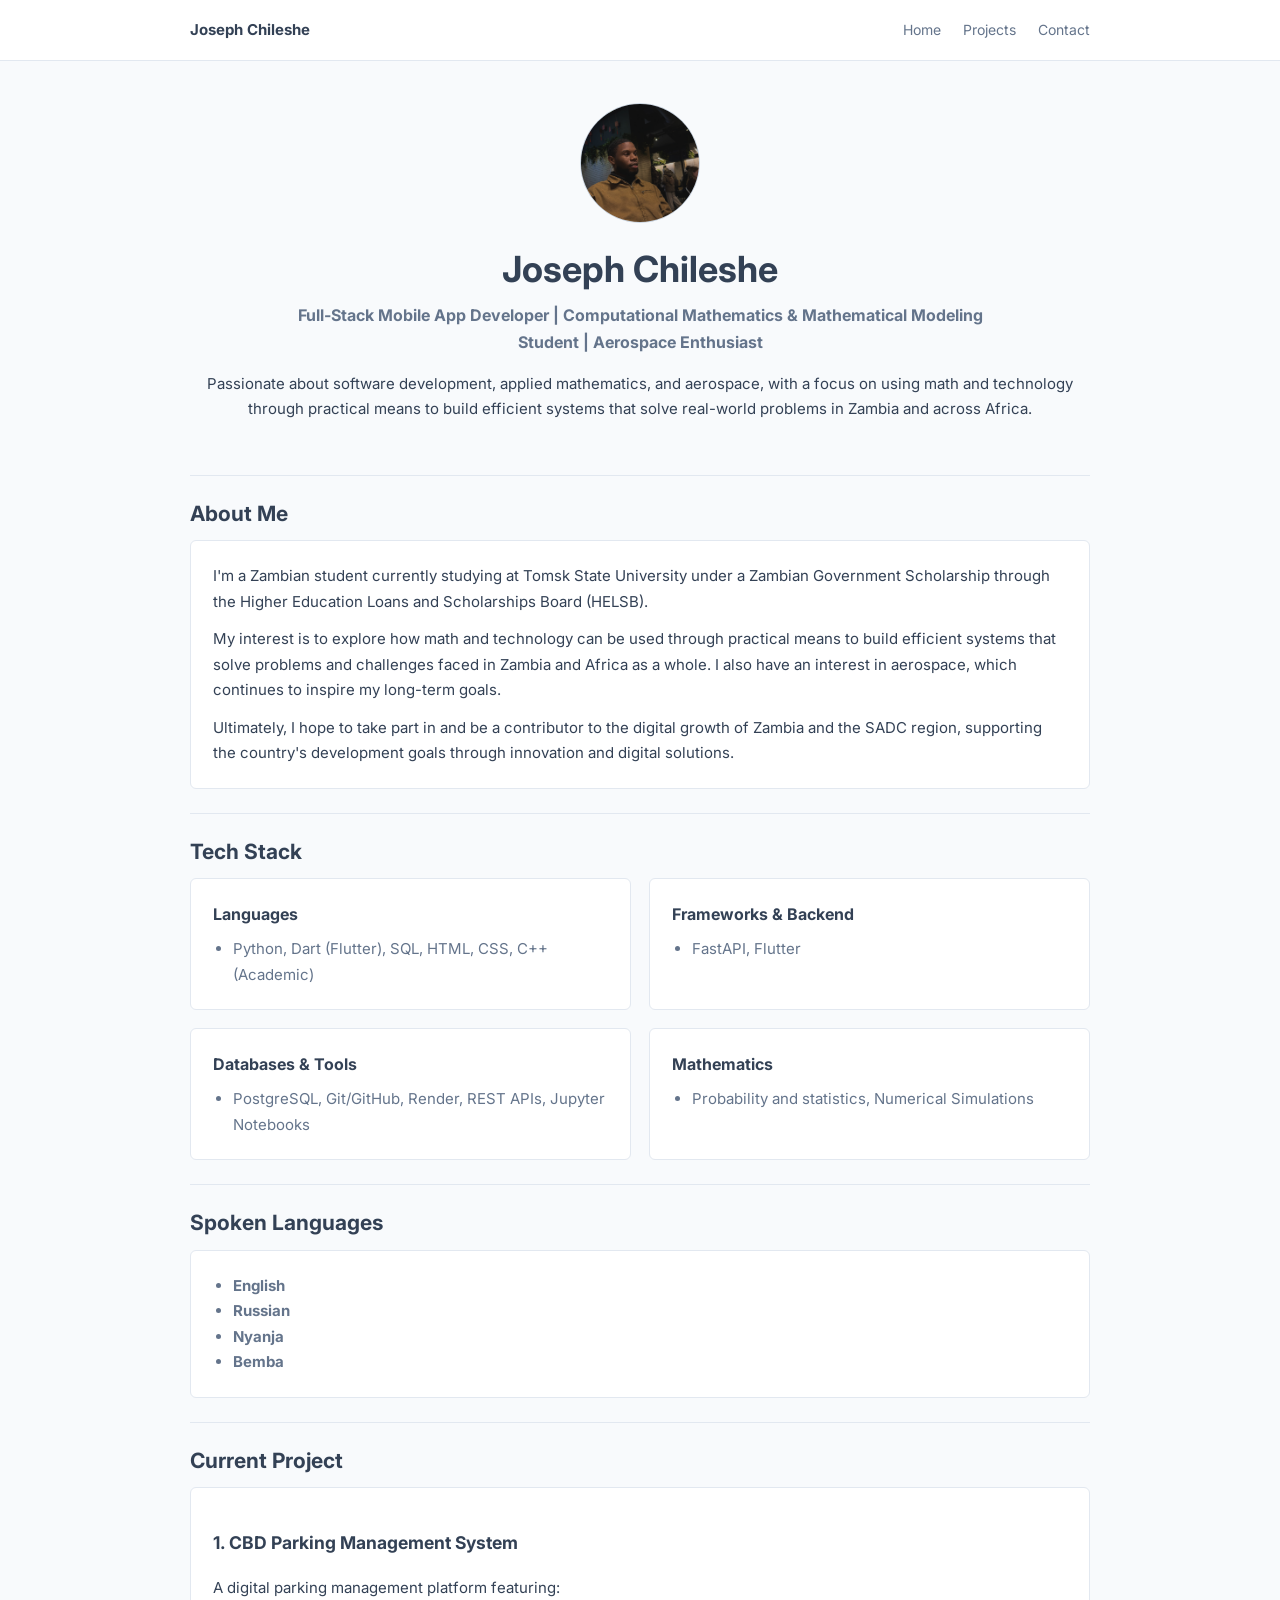
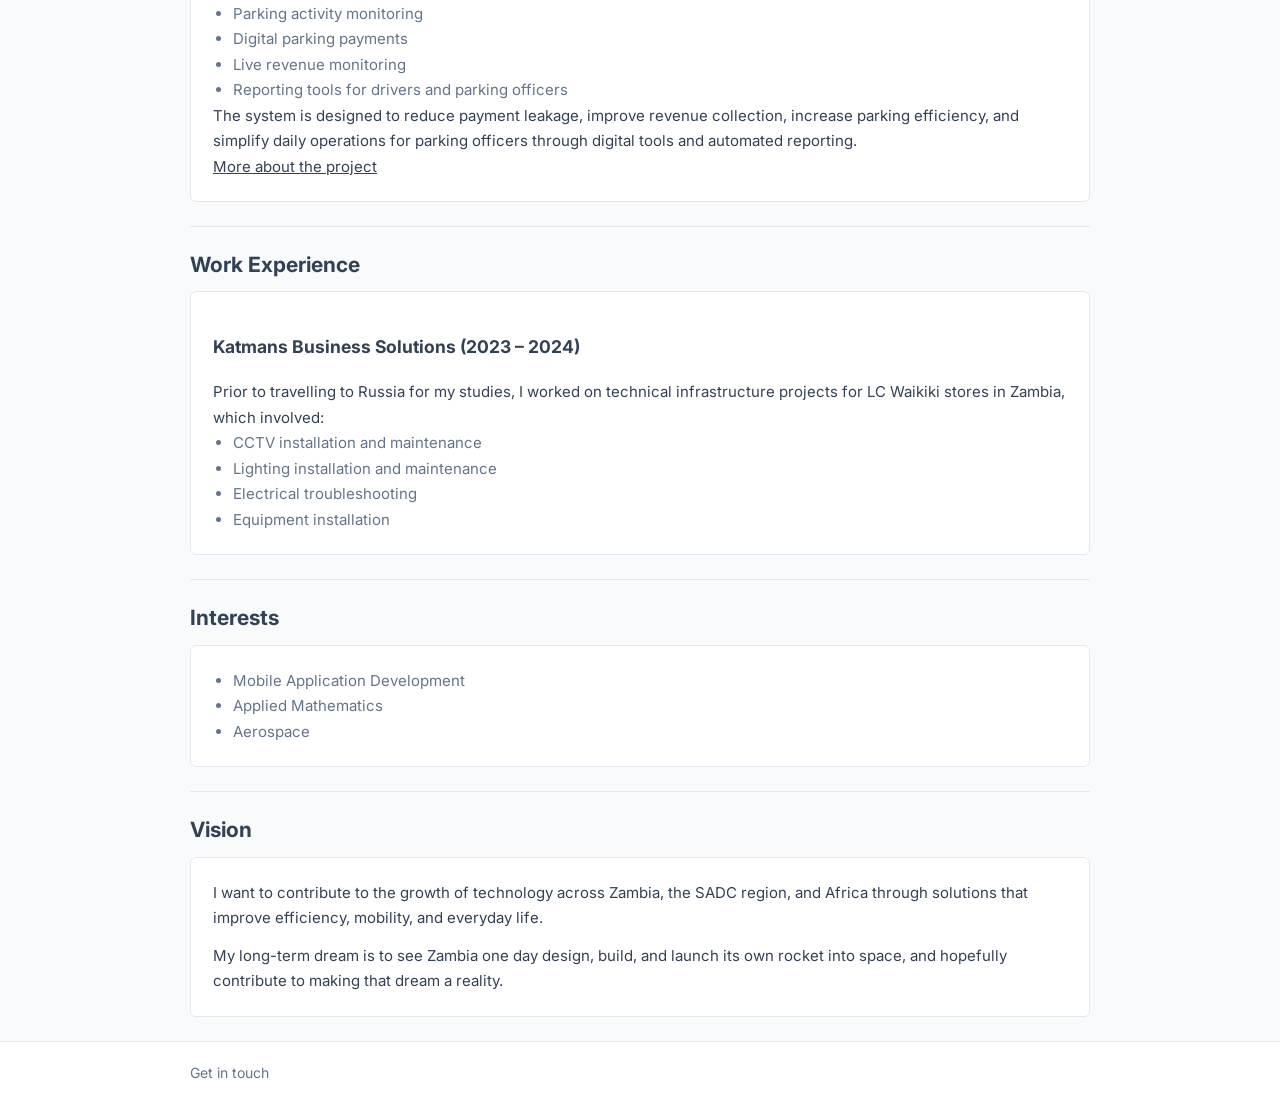
==== index.html @ 9e75c168 "Remove copyright footer Co-authored-by: Copilot <223556219+Copilot@users.noreply.github.com>" ====
<!DOCTYPE html>
<html lang="en">
<head>
  <meta charset="UTF-8">
  <meta name="viewport" content="width=device-width, initial-scale=1">
  <meta name="description" content="Joseph Chileshe — Full-Stack Mobile App Developer, Computational Mathematics and Mathematical Modeling student, and Aerospace Enthusiast.">
  <title>Joseph Chileshe | Home</title>
  <link rel="preconnect" href="https://fonts.googleapis.com">
  <link rel="preconnect" href="https://fonts.gstatic.com" crossorigin>
  <link href="https://fonts.googleapis.com/css2?family=Inter:wght@400;500;600;700&display=swap" rel="stylesheet">
  <link rel="stylesheet" href="style.css">
  <script src="script.js" defer></script>
</head>
<body>
  <header class="site-header">
    <nav class="navigation container" aria-label="Main navigation">
      <a class="brand" href="index.html">Joseph Chileshe</a>
      <div class="nav-links">
        <a href="index.html">Home</a>
        <a href="projects.html">Projects</a>
        <a href="contact.html">Contact</a>
      </div>
    </nav>
  </header>

  <main id="top">
    <section class="hero container">
      <img class="portrait-placeholder" src="profile.jpg" alt="Joseph Chileshe">
      <h1>Joseph Chileshe</h1>
      <p class="hero-subtitle"><strong>Full-Stack Mobile App Developer 
        | Computational Mathematics &amp; Mathematical Modeling Student | Aerospace Enthusiast</strong></p>
      
      <p class="hero-intro">Passionate about software development,
         applied mathematics, and aerospace, with a focus on using math and technology through practical means 
         to build efficient systems
         that solve real-world problems in Zambia and across Africa.</p>
    </section>

        <section class="section container" aria-labelledby="about-heading">
      <h2 id="about-heading">About Me</h2>
      <div class="content-card">
        <p>I'm a Zambian student currently studying at Tomsk State University under a Zambian Government Scholarship through the Higher Education Loans and Scholarships Board (HELSB).</p>
        
        <p>My interest is to explore how math and technology can be used through practical means to build efficient systems that solve problems and challenges faced in 
          Zambia and Africa as a whole. I also have an interest in aerospace, which continues to inspire my long-term goals.</p>
        
        <p>Ultimately, I hope to take part in and be a contributor to the digital growth of Zambia and 
          the SADC region, supporting the country's development goals through innovation and digital solutions.</p>
      </div>
    </section>
    <section class="section container" aria-labelledby="stack-heading">
      <h2 id="stack-heading">Tech Stack</h2>
      <div class="stack-grid">
        <div class="content-card">
          <h3>Languages</h3>
<ul class="simple-list">
  <li>Python, Dart (Flutter), SQL, HTML, CSS, C++ (Academic)</li>
</ul>
        </div>
        <div class="content-card">
          <h3>Frameworks &amp; Backend</h3>
          <ul class="simple-list">
            <li>FastAPI, Flutter</li>
          </ul>
        </div>
        <div class="content-card">
          <h3>Databases &amp; Tools</h3>
          <ul class="simple-list">
            <li>PostgreSQL, Git/GitHub, Render, REST APIs, Jupyter Notebooks</li>
          </ul>
        </div>
        <div class="content-card">
          <h3>Mathematics</h3>
          <ul class="simple-list">
            <li>Probability and statistics, 
              Numerical Simulations</li>
          </ul>
        </div>
      </div>
    </section>

    <section class="section container" aria-labelledby="languages-heading">
      <h2 id="languages-heading">Spoken Languages</h2>
      <div class="content-card">
        <ul class="simple-list">
          <li><strong>English</strong></li>
          <li><strong>Russian</strong></li>
          <li><strong>Nyanja</strong></li>
          <li><strong>Bemba</strong></li>
        </ul>
      </div>
    </section>

    <section class="section container" aria-labelledby="project-heading">
      <h2 id="project-heading">Current Project</h2>
      <article class="content-card">
        <h3>1. CBD Parking Management System</h3>
        <p>A digital parking management platform featuring:</p>
        <ul class="simple-list">
          <li>Parking activity monitoring</li>
          <li>Digital parking payments</li>
          <li>Live revenue monitoring</li>
          <li>Reporting tools for drivers and parking officers</li>
        </ul>
        <p>The system is designed to reduce payment leakage, improve revenue collection, increase parking efficiency, and simplify daily operations for parking officers through digital tools and automated reporting.</p>
        <a class="text-link" href="projects.html">More about the project</a>
      </article>
    </section>

    <section class="section container" aria-labelledby="experience-heading">
      <h2 id="experience-heading">Work Experience</h2>
      <article class="content-card">
        <h3>Katmans Business Solutions <span class="normal-weight">(2023 – 2024)</span></h3>
        <p>Prior to travelling to Russia for my studies, I worked on technical infrastructure projects for LC Waikiki stores in Zambia, which involved:</p>
        <ul class="simple-list">
          <li>CCTV installation and maintenance</li>
          <li>Lighting installation and maintenance</li>
          <li>Electrical troubleshooting</li>
          <li>Equipment installation</li>
        </ul>
      </article>
    </section>

    <section class="section container" aria-labelledby="interests-heading">
      <h2 id="interests-heading">Interests</h2>
      <div class="content-card">
        <ul class="simple-list">
          <li>Mobile Application Development</li>
          <li>Applied Mathematics</li>
          <li>Aerospace</li>
        </ul>
      </div>
    </section>

    <section class="section container" aria-labelledby="vision-heading">
      <h2 id="vision-heading">Vision</h2>
      <div class="content-card">
        <p>I want to contribute to the growth of technology across Zambia, the SADC region, and Africa through solutions that improve efficiency, mobility, and everyday life.</p>
        <p>My long-term dream is to see Zambia one day design, build, and launch its own rocket into space, and hopefully contribute to making that dream a reality.</p>
      </div>
    </section>
  </main>

  <footer class="site-footer">
    <div class="container footer-content">
      <a href="contact.html">Get in touch</a>
    </div>
  </footer>
</body>
</html>
---- style.css ----
:root {
  --slate: #334155;
  --white: #ffffff;
  --background: #f8fafc;
  --muted: #64748b;
  --border: #e2e8f0;
  --content-width: 900px;
}

* {
  box-sizing: border-box;
}

html {
  scroll-behavior: smooth;
}

body {
  margin: 0;
  background: var(--background);
  color: var(--slate);
  font-family: "Inter", sans-serif;
  font-size: 15px;
  line-height: 1.7;
}

a {
  color: inherit;
}

a:focus-visible,
button:focus-visible,
input:focus-visible,
textarea:focus-visible {
  outline: 3px solid #94a3b8;
  outline-offset: 3px;
}

.container {
  width: min(var(--content-width), calc(100% - 40px));
  margin-inline: auto;
}

.site-header {
  border-bottom: 1px solid var(--border);
  background: var(--white);
}

.navigation {
  min-height: 60px;
  display: flex;
  align-items: center;
  justify-content: space-between;
  gap: 20px;
}

.brand {
  color: var(--slate);
  font-weight: 700;
  text-decoration: none;
}

.nav-links {
  display: flex;
  gap: 22px;
}

.nav-links a,
.site-footer a {
  color: var(--muted);
  font-size: 14px;
  text-decoration: none;
}

.nav-links a:hover,
.nav-links a[aria-current="page"],
.site-footer a:hover,
.connect-section a:hover {
  color: var(--slate);
  text-decoration: underline;
  text-underline-offset: 3px;
}

.hero {
  padding-block: 42px 38px;
  text-align: center;
}

.portrait-placeholder {
  width: 120px;
  height: 120px;
  margin: 0 auto 16px;
  border: 1px solid #cbd5e1;
  border-radius: 50%;
  background: #e2e8f0;
  object-fit: cover;
  object-position: center 35%;
}

.hero h1,
.page-intro h1 {
  margin: 0;
  color: var(--slate);
  font-size: clamp(28px, 5vw, 36px);
  line-height: 1.25;
}

.hero-subtitle {
  max-width: 720px;
  margin: 10px auto 0;
  color: var(--muted);
  font-size: 16px;
}

.section {
  padding-block: 24px;
  border-top: 1px solid var(--border);
}

.section h2,
.project-subsection h3,
.connect-section h2 {
  margin: 0 0 12px;
  color: var(--slate);
  font-size: 21px;
  line-height: 1.35;
}

.content-card {
  padding: 22px;
  border: 1px solid var(--border);
  border-radius: 6px;
  background: var(--white);
}

.content-card p {
  margin: 0;
}

.content-card p + p {
  margin-top: 12px;
}

.stack-grid {
  display: grid;
  grid-template-columns: repeat(2, minmax(0, 1fr));
  gap: 18px;
}

.stack-grid h3 {
  margin: 0 0 8px;
  color: var(--slate);
  font-size: 16px;
}

.simple-list {
  margin: 0;
  padding-left: 20px;
  color: var(--muted);
}

.page-main {
  min-height: calc(100vh - 124px);
  padding-block: 42px 64px;
}

.page-intro {
  margin-bottom: 26px;
}

.page-intro > p:last-child {
  margin: 8px 0 0;
  color: var(--muted);
}

.project-case-study {
  overflow: hidden;
  border: 1px solid var(--border);
  border-radius: 6px;
  background: var(--white);
}

.project-placeholder {
  min-height: 260px;
  display: grid;
  place-items: center;
  background: #e2e8f0;
  color: var(--muted);
  font-size: 14px;
}

.project-content {
  padding: 26px;
}

.project-content h2 {
  margin: 0 0 14px;
  color: var(--slate);
  font-size: 22px;
}

.project-content > p {
  margin: 10px 0;
}

.project-subsection {
  margin-top: 24px;
}

.project-subsection h3 {
  margin-bottom: 8px;
  font-size: 17px;
}

.contact-form {
  display: grid;
  gap: 16px;
  max-width: 620px;
  padding: 22px;
  border: 1px solid var(--border);
  border-radius: 6px;
  background: var(--white);
}

.form-field {
  display: grid;
  gap: 6px;
}

.form-field label {
  font-size: 14px;
  font-weight: 600;
}

.form-field input,
.form-field textarea {
  width: 100%;
  padding: 10px 11px;
  border: 1px solid #cbd5e1;
  border-radius: 4px;
  background: var(--white);
  color: var(--slate);
  font: inherit;
}

.form-field textarea {
  resize: vertical;
}

.button {
  display: inline-block;
  justify-self: start;
  padding: 9px 16px;
  border: 1px solid var(--slate);
  border-radius: 4px;
  background: var(--slate);
  color: var(--white);
  font: inherit;
  font-size: 14px;
  cursor: pointer;
}

.button:hover {
  background: #1e293b;
}

.form-note {
  margin: 0;
  color: var(--muted);
  font-size: 12px;
}

.connect-section {
  margin-top: 30px;
}

.connect-section p {
  margin: 5px 0;
}

.connect-section a {
  color: var(--muted);
}

.site-footer {
  border-top: 1px solid var(--border);
  background: var(--white);
}

.footer-content {
  min-height: 62px;
  display: flex;
  align-items: center;
  justify-content: space-between;
  gap: 12px;
}

.footer-content p {
  margin: 0;
  color: var(--muted);
  font-size: 13px;
}

@media (max-width: 600px) {
  .container {
    width: min(var(--content-width), calc(100% - 32px));
  }

  .navigation {
    min-height: 58px;
    gap: 12px;
  }

  .nav-links {
    gap: 14px;
  }

  .nav-links a {
    font-size: 13px;
  }

  .hero {
    padding-block: 32px;
  }

  .stack-grid {
    grid-template-columns: 1fr;
    gap: 12px;
  }

  .project-placeholder {
    min-height: 200px;
  }

  .project-content,
  .contact-form {
    padding: 20px;
  }
}
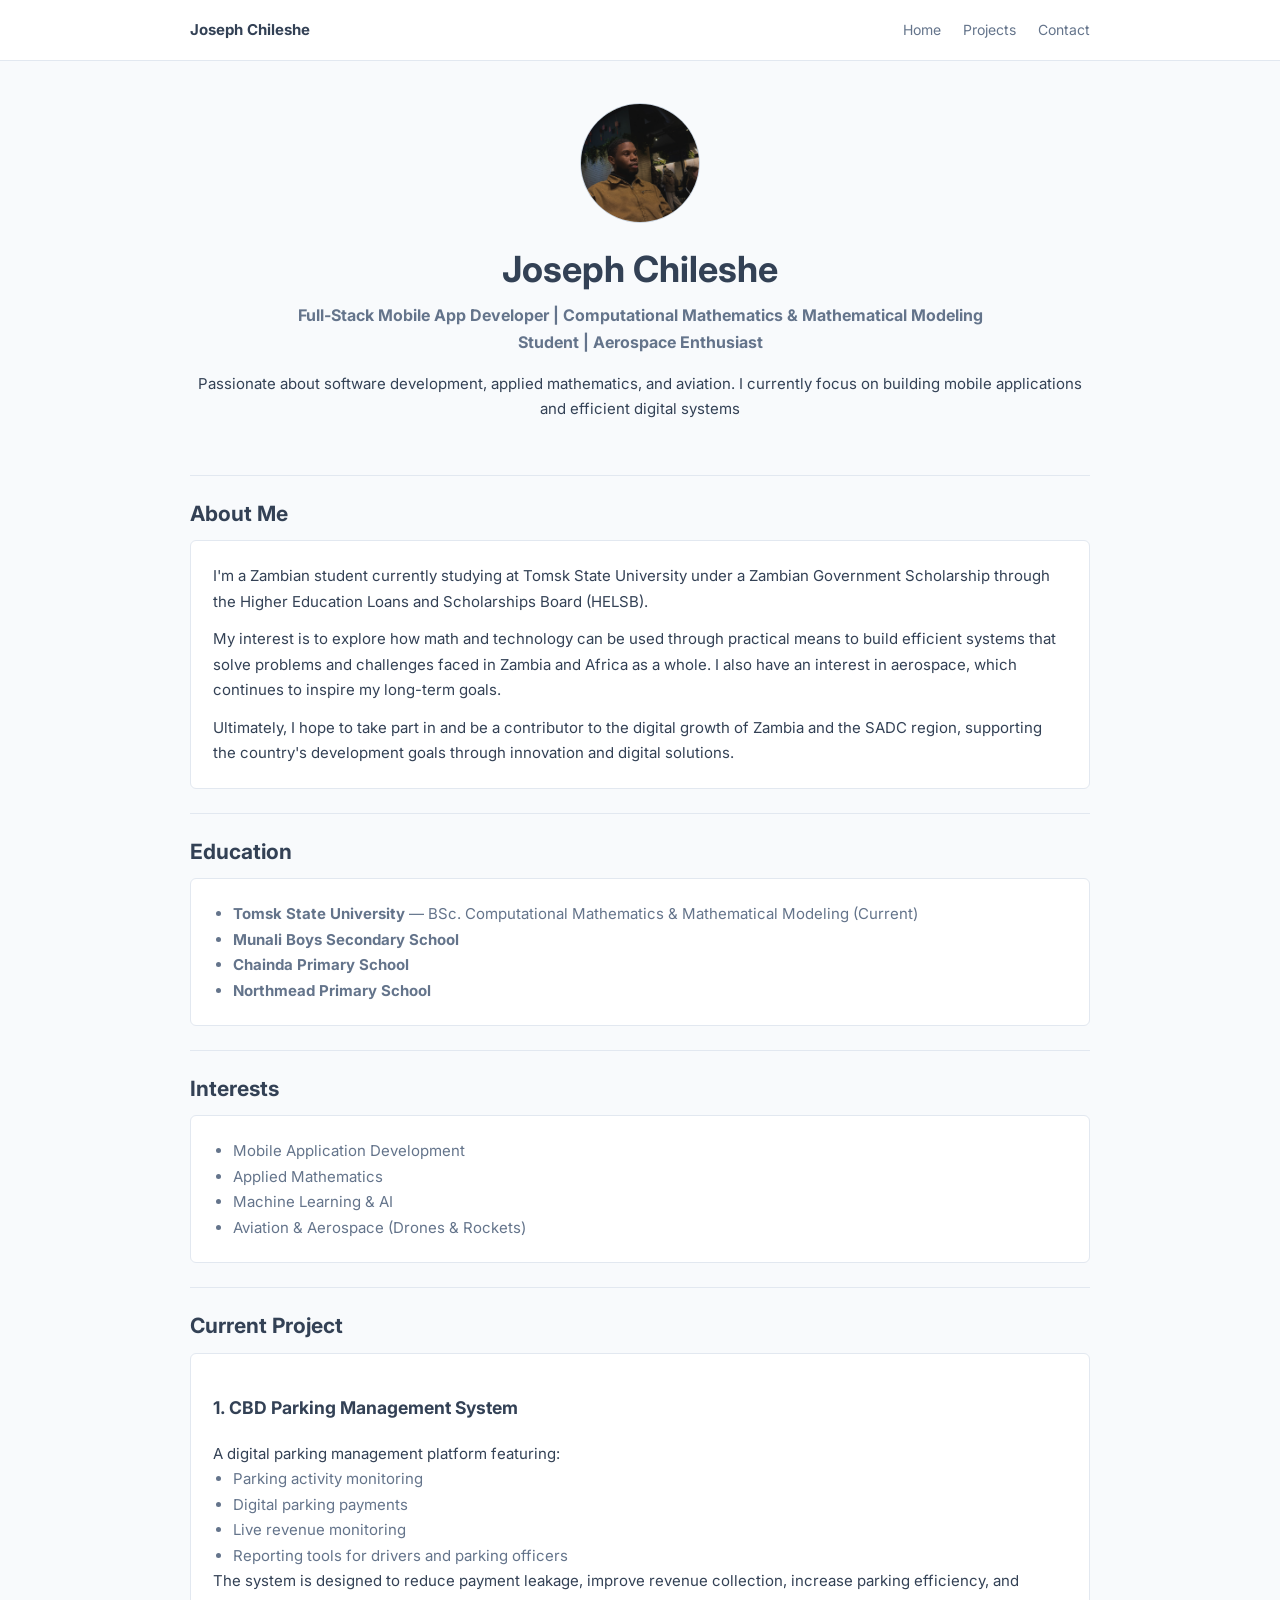
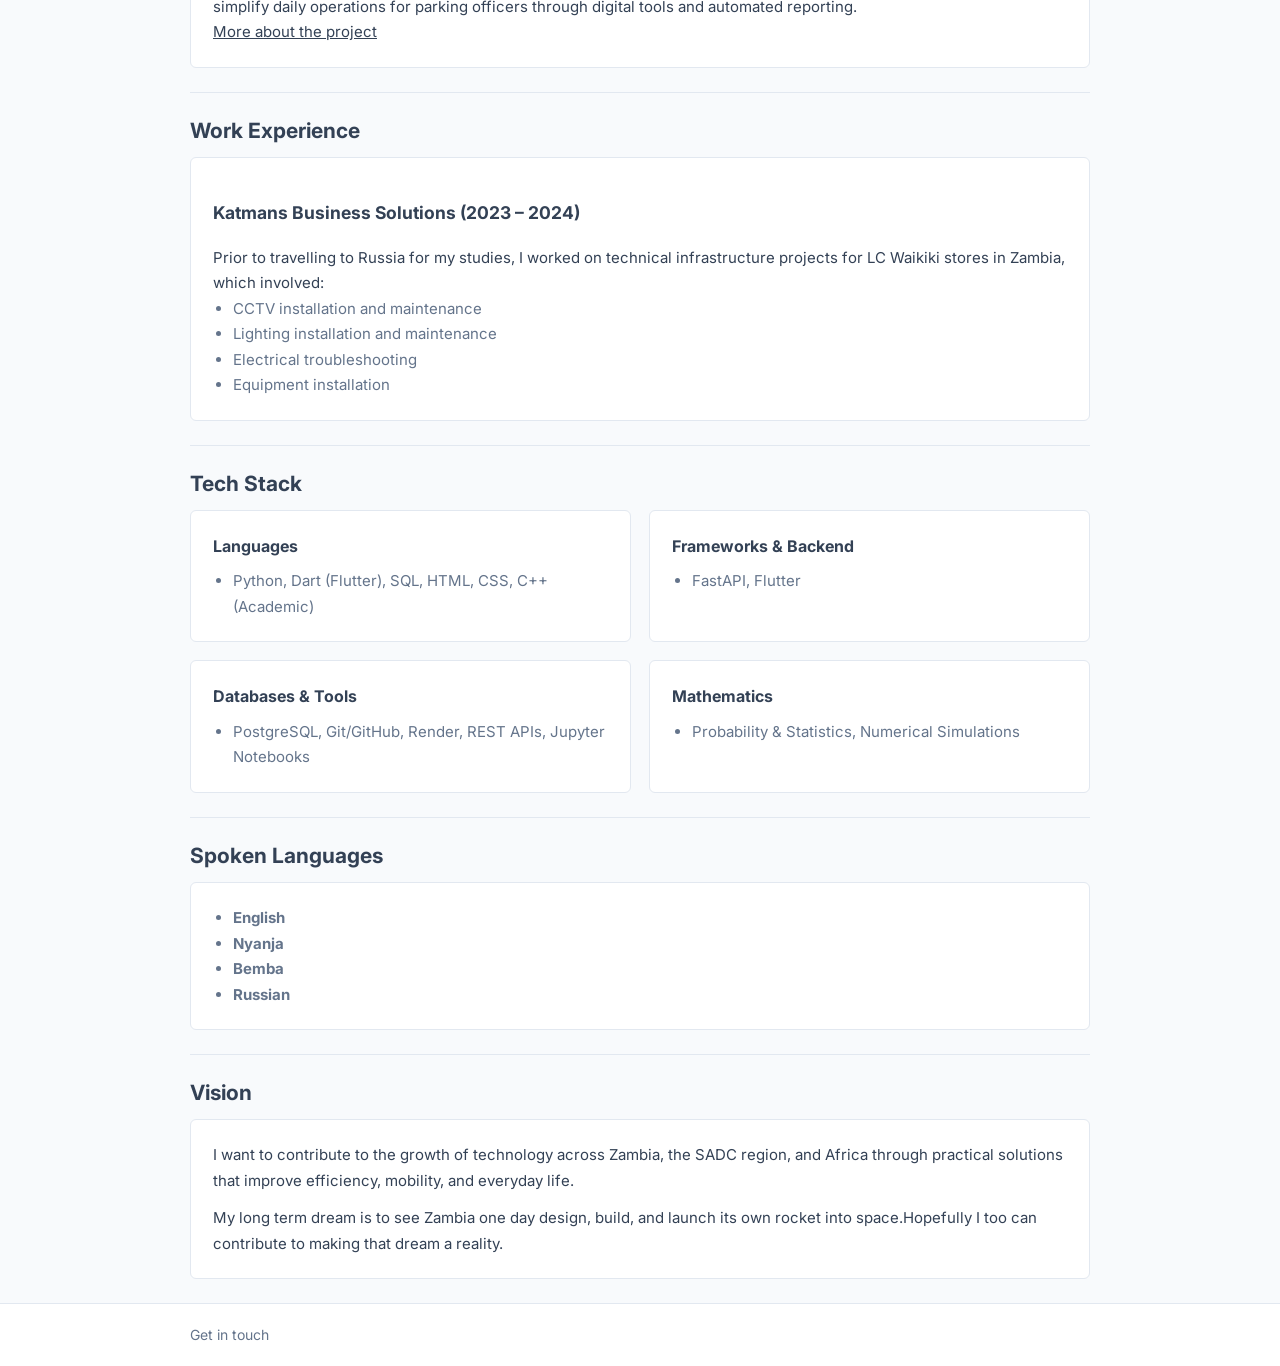
==== commit f50912d2: "new" ====
--- a/index.html
+++ b/index.html
@@ -24,38 +24,97 @@
   </header>
 
   <main id="top">
+    <!-- 1. HERO SECTION -->
     <section class="hero container">
       <img class="portrait-placeholder" src="profile.jpg" alt="Joseph Chileshe">
       <h1>Joseph Chileshe</h1>
-      <p class="hero-subtitle"><strong>Full-Stack Mobile App Developer 
-        | Computational Mathematics &amp; Mathematical Modeling Student | Aerospace Enthusiast</strong></p>
+      <p class="hero-subtitle"><strong>Full-Stack Mobile App Developer | Computational Mathematics &amp; Mathematical Modeling Student | Aerospace Enthusiast</strong></p>
       
-      <p class="hero-intro">Passionate about software development,
-         applied mathematics, and aerospace, with a focus on using math and technology through practical means 
-         to build efficient systems
-         that solve real-world problems in Zambia and across Africa.</p>
+      <p class="hero-intro">Passionate about software development, applied mathematics, and aviation.
+         I currently focus on building mobile applications and efficient digital systems </p>
     </section>
 
-        <section class="section container" aria-labelledby="about-heading">
+    <!-- 2. ABOUT ME -->
+    <section class="section container" aria-labelledby="about-heading">
       <h2 id="about-heading">About Me</h2>
       <div class="content-card">
         <p>I'm a Zambian student currently studying at Tomsk State University under a Zambian Government Scholarship through the Higher Education Loans and Scholarships Board (HELSB).</p>
         
-        <p>My interest is to explore how math and technology can be used through practical means to build efficient systems that solve problems and challenges faced in 
-          Zambia and Africa as a whole. I also have an interest in aerospace, which continues to inspire my long-term goals.</p>
+        <p>My interest is to explore how math and technology can be used through practical means to build efficient systems that solve problems and challenges faced in Zambia and Africa as a whole. I also have an interest in aerospace, which continues to inspire my long-term goals.</p>
         
-        <p>Ultimately, I hope to take part in and be a contributor to the digital growth of Zambia and 
-          the SADC region, supporting the country's development goals through innovation and digital solutions.</p>
+        <p>Ultimately, I hope to take part in and be a contributor to the digital growth of Zambia and the SADC region, supporting the country's development goals through innovation and digital solutions.</p>
       </div>
     </section>
+
+    <!-- 3. EDUCATION -->
+    <section class="section container" aria-labelledby="education-heading">
+      <h2 id="education-heading">Education</h2>
+      <div class="content-card">
+        <ul class="simple-list">
+          <li><strong>Tomsk State University</strong> — BSc. Computational Mathematics & Mathematical Modeling (Current)</li>
+          <li><strong>Munali Boys Secondary School</strong></li>
+          <li><strong>Chainda Primary School</strong></li>
+          <li><strong>Northmead Primary School</strong></li>
+        </ul>
+      </div>
+    </section>
+
+
+    <!-- 8. INTERESTS -->
+    <section class="section container" aria-labelledby="interests-heading">
+      <h2 id="interests-heading">Interests</h2>
+      <div class="content-card">
+        <ul class="simple-list">
+          <li>Mobile Application Development</li>
+          <li>Applied Mathematics</li>
+          <li>Machine Learning & AI</li>
+          <li>Aviation & Aerospace (Drones & Rockets)</li>
+        </ul>
+      </div>
+    </section>
+
+
+     <!-- 7. PROJECTS -->
+    <section class="section container" aria-labelledby="project-heading">
+      <h2 id="project-heading">Current Project</h2>
+      <article class="content-card">
+        <h3>1. CBD Parking Management System</h3>
+        <p>A digital parking management platform featuring:</p>
+        <ul class="simple-list">
+          <li>Parking activity monitoring</li>
+          <li>Digital parking payments</li>
+          <li>Live revenue monitoring</li>
+          <li>Reporting tools for drivers and parking officers</li>
+        </ul>
+        <p>The system is designed to reduce payment leakage, improve revenue collection, increase parking efficiency, and simplify daily operations for parking officers through digital tools and automated reporting.</p>
+        <a class="text-link" href="projects.html">More about the project</a>
+      </article>
+    </section>
+
+    <!-- 4. WORK EXPERIENCE -->
+    <section class="section container" aria-labelledby="experience-heading">
+      <h2 id="experience-heading">Work Experience</h2>
+      <article class="content-card">
+        <h3>Katmans Business Solutions <span class="normal-weight">(2023 – 2024)</span></h3>
+        <p>Prior to travelling to Russia for my studies, I worked on technical infrastructure projects for LC Waikiki stores in Zambia, which involved:</p>
+        <ul class="simple-list">
+          <li>CCTV installation and maintenance</li>
+          <li>Lighting installation and maintenance</li>
+          <li>Electrical troubleshooting</li>
+          <li>Equipment installation</li>
+        </ul>
+      </article>
+    </section>
+
+    <!-- 5. TECH STACK -->
     <section class="section container" aria-labelledby="stack-heading">
       <h2 id="stack-heading">Tech Stack</h2>
       <div class="stack-grid">
         <div class="content-card">
           <h3>Languages</h3>
-<ul class="simple-list">
-  <li>Python, Dart (Flutter), SQL, HTML, CSS, C++ (Academic)</li>
-</ul>
+          <ul class="simple-list">
+            <li>Python, Dart (Flutter), SQL, HTML, CSS, C++ (Academic)</li>
+          </ul>
         </div>
         <div class="content-card">
           <h3>Frameworks &amp; Backend</h3>
@@ -72,71 +131,35 @@
         <div class="content-card">
           <h3>Mathematics</h3>
           <ul class="simple-list">
-            <li>Probability and statistics, 
-              Numerical Simulations</li>
+            <li>Probability & Statistics, Numerical Simulations</li>
           </ul>
         </div>
       </div>
     </section>
 
+    <!-- 6. SPOKEN LANGUAGES -->
     <section class="section container" aria-labelledby="languages-heading">
       <h2 id="languages-heading">Spoken Languages</h2>
       <div class="content-card">
         <ul class="simple-list">
           <li><strong>English</strong></li>
-          <li><strong>Russian</strong></li>
           <li><strong>Nyanja</strong></li>
           <li><strong>Bemba</strong></li>
+          <li><strong>Russian</strong></li>
         </ul>
       </div>
     </section>
 
-    <section class="section container" aria-labelledby="project-heading">
-      <h2 id="project-heading">Current Project</h2>
-      <article class="content-card">
-        <h3>1. CBD Parking Management System</h3>
-        <p>A digital parking management platform featuring:</p>
-        <ul class="simple-list">
-          <li>Parking activity monitoring</li>
-          <li>Digital parking payments</li>
-          <li>Live revenue monitoring</li>
-          <li>Reporting tools for drivers and parking officers</li>
-        </ul>
-        <p>The system is designed to reduce payment leakage, improve revenue collection, increase parking efficiency, and simplify daily operations for parking officers through digital tools and automated reporting.</p>
-        <a class="text-link" href="projects.html">More about the project</a>
-      </article>
-    </section>
+   
 
-    <section class="section container" aria-labelledby="experience-heading">
-      <h2 id="experience-heading">Work Experience</h2>
-      <article class="content-card">
-        <h3>Katmans Business Solutions <span class="normal-weight">(2023 – 2024)</span></h3>
-        <p>Prior to travelling to Russia for my studies, I worked on technical infrastructure projects for LC Waikiki stores in Zambia, which involved:</p>
-        <ul class="simple-list">
-          <li>CCTV installation and maintenance</li>
-          <li>Lighting installation and maintenance</li>
-          <li>Electrical troubleshooting</li>
-          <li>Equipment installation</li>
-        </ul>
-      </article>
-    </section>
+    
 
-    <section class="section container" aria-labelledby="interests-heading">
-      <h2 id="interests-heading">Interests</h2>
-      <div class="content-card">
-        <ul class="simple-list">
-          <li>Mobile Application Development</li>
-          <li>Applied Mathematics</li>
-          <li>Aerospace</li>
-        </ul>
-      </div>
-    </section>
-
+    <!-- 9. VISION -->
     <section class="section container" aria-labelledby="vision-heading">
       <h2 id="vision-heading">Vision</h2>
       <div class="content-card">
-        <p>I want to contribute to the growth of technology across Zambia, the SADC region, and Africa through solutions that improve efficiency, mobility, and everyday life.</p>
-        <p>My long-term dream is to see Zambia one day design, build, and launch its own rocket into space, and hopefully contribute to making that dream a reality.</p>
+        <p>I want to contribute to the growth of technology across Zambia, the SADC region, and Africa through practical solutions that improve efficiency, mobility, and everyday life.</p>
+        <p>My long term dream is to see Zambia one day design, build, and launch its own rocket into space.Hopefully I too can contribute to making that dream a reality.</p>
       </div>
     </section>
   </main>
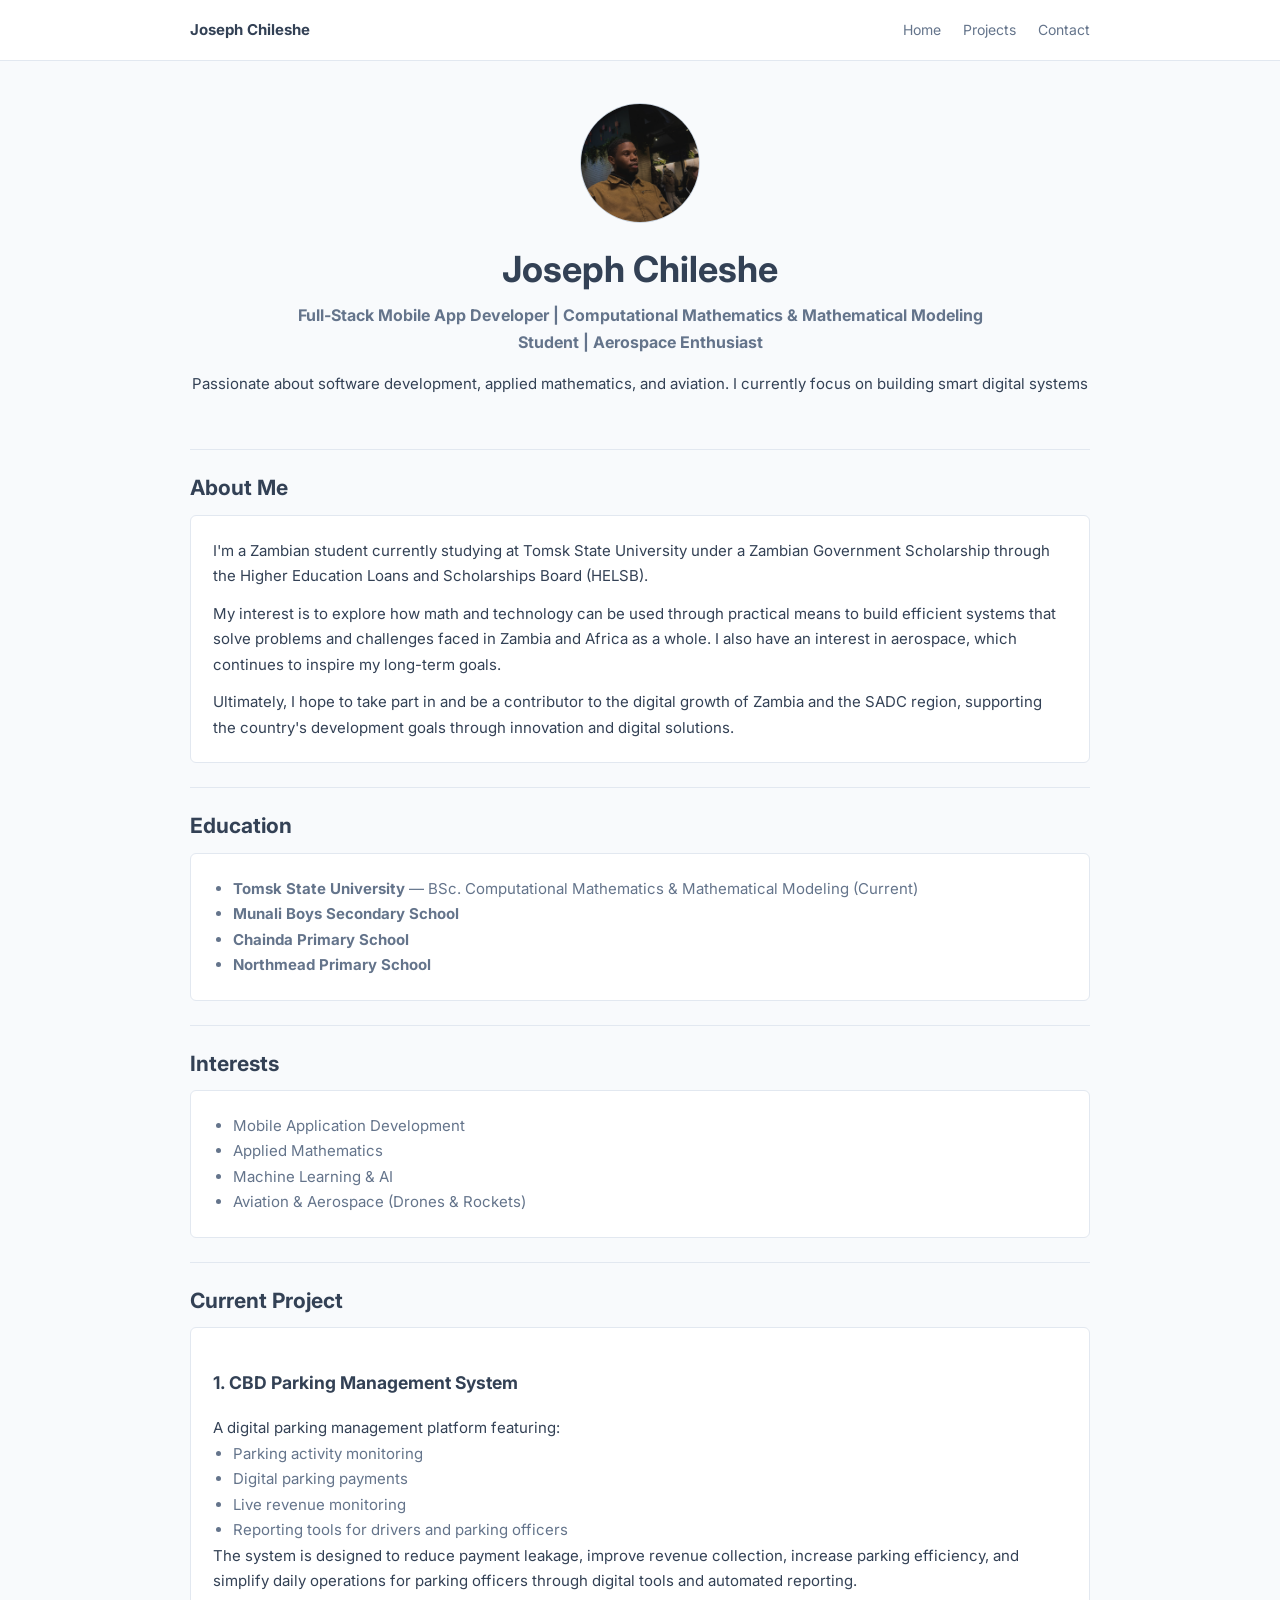
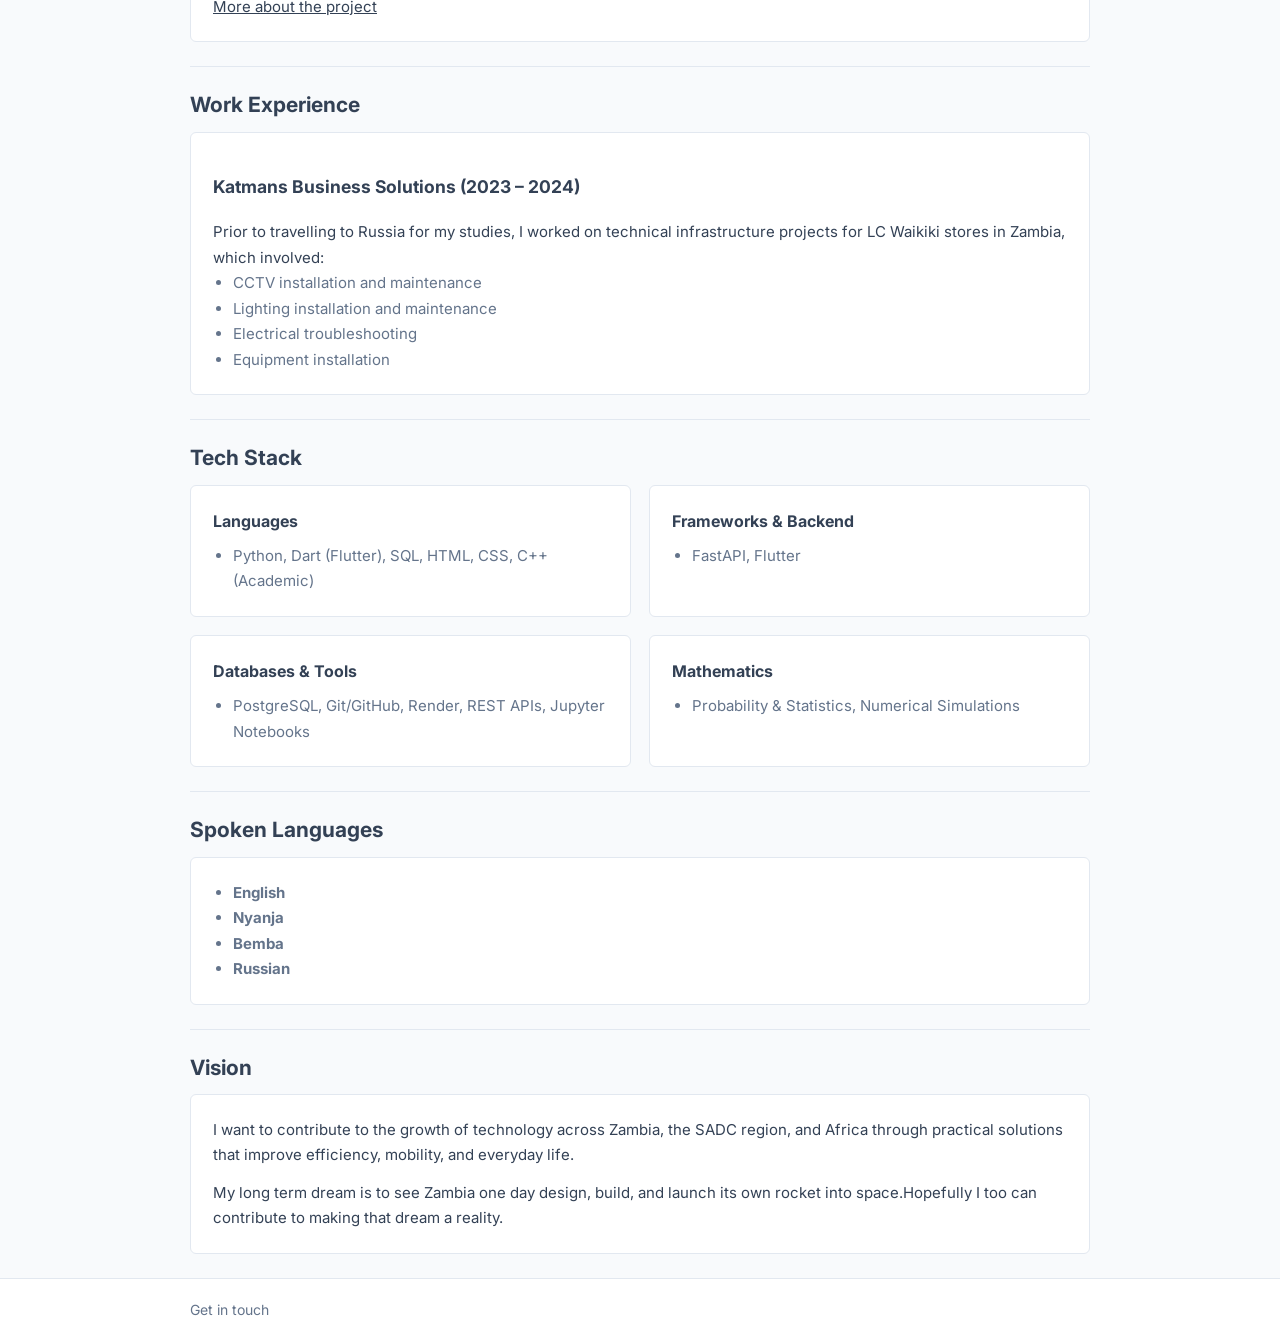
==== commit d82ba526: "updated" ====
--- a/index.html
+++ b/index.html
@@ -31,7 +31,7 @@
       <p class="hero-subtitle"><strong>Full-Stack Mobile App Developer | Computational Mathematics &amp; Mathematical Modeling Student | Aerospace Enthusiast</strong></p>
       
       <p class="hero-intro">Passionate about software development, applied mathematics, and aviation.
-         I currently focus on building mobile applications and efficient digital systems </p>
+         I currently focus on building smart digital systems </p>
     </section>
 
     <!-- 2. ABOUT ME -->
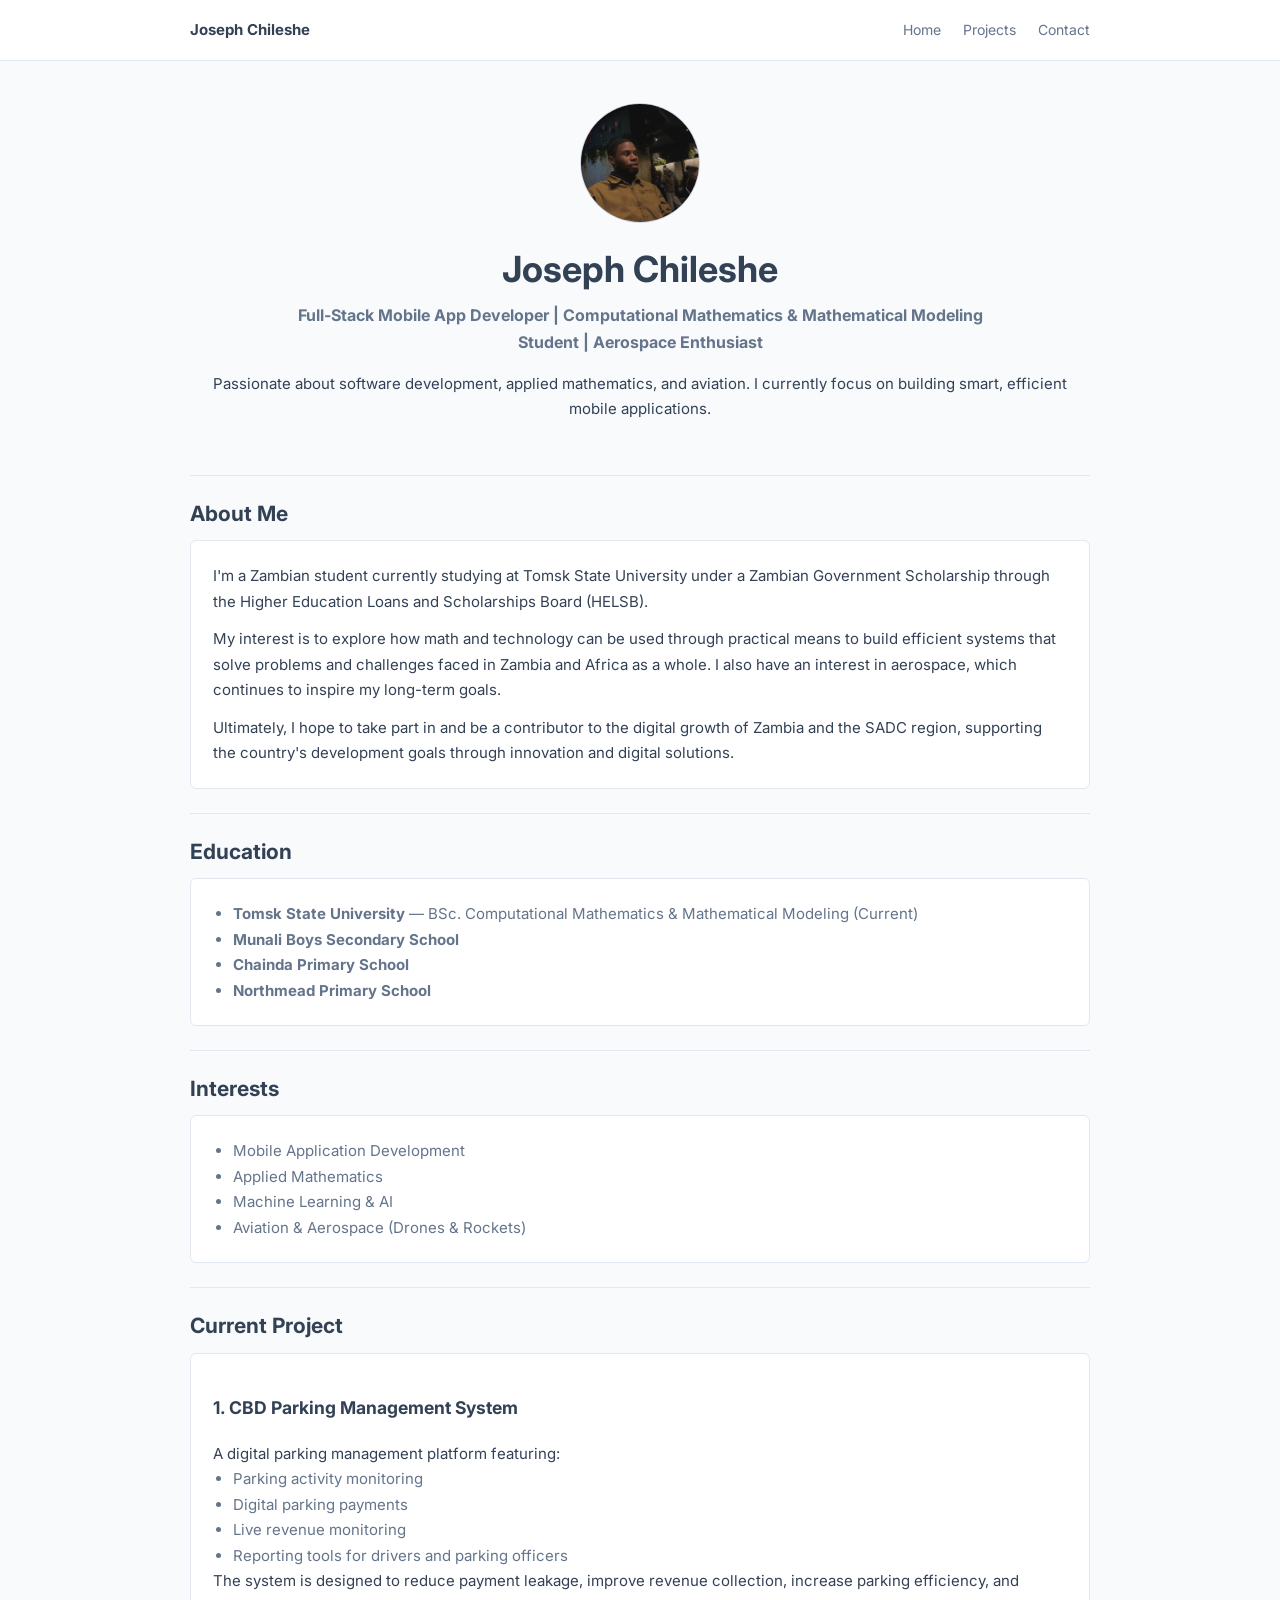
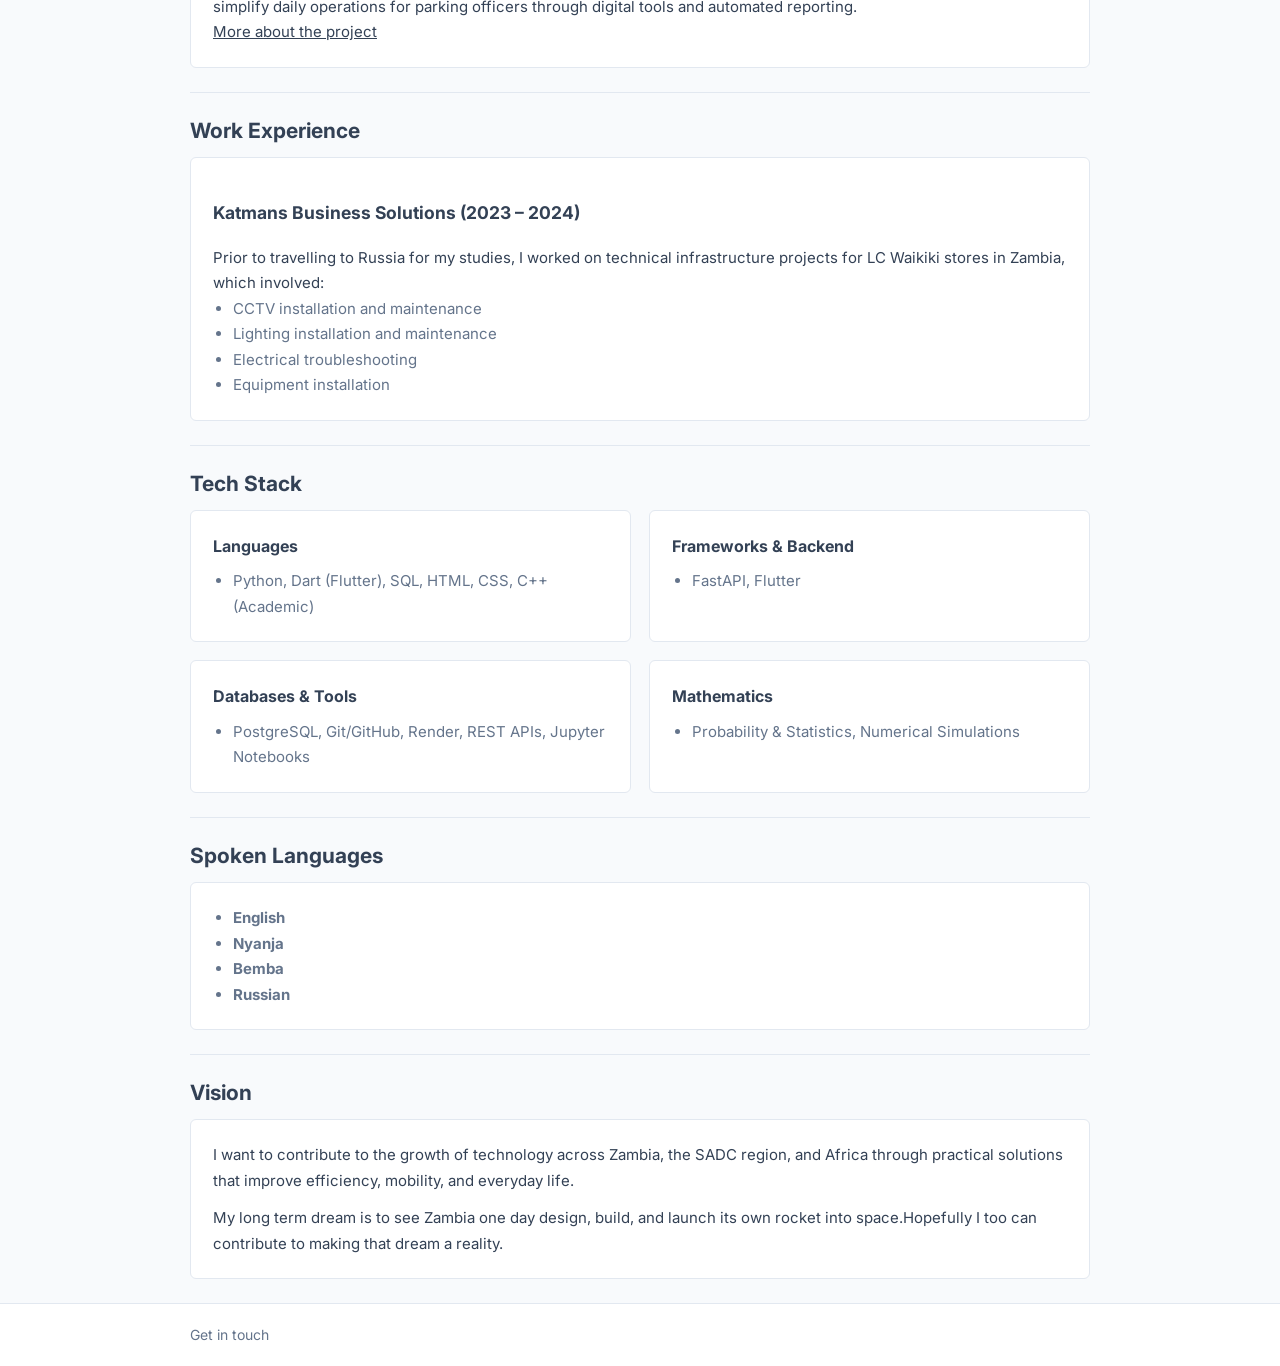
==== commit 91717b54: "updated2" ====
--- a/index.html
+++ b/index.html
@@ -30,8 +30,7 @@
       <h1>Joseph Chileshe</h1>
       <p class="hero-subtitle"><strong>Full-Stack Mobile App Developer | Computational Mathematics &amp; Mathematical Modeling Student | Aerospace Enthusiast</strong></p>
       
-      <p class="hero-intro">Passionate about software development, applied mathematics, and aviation.
-         I currently focus on building smart digital systems </p>
+      <p class="hero-intro">Passionate about software development, applied mathematics, and aviation. I currently focus on building smart, efficient mobile applications. </p>
     </section>
 
     <!-- 2. ABOUT ME -->
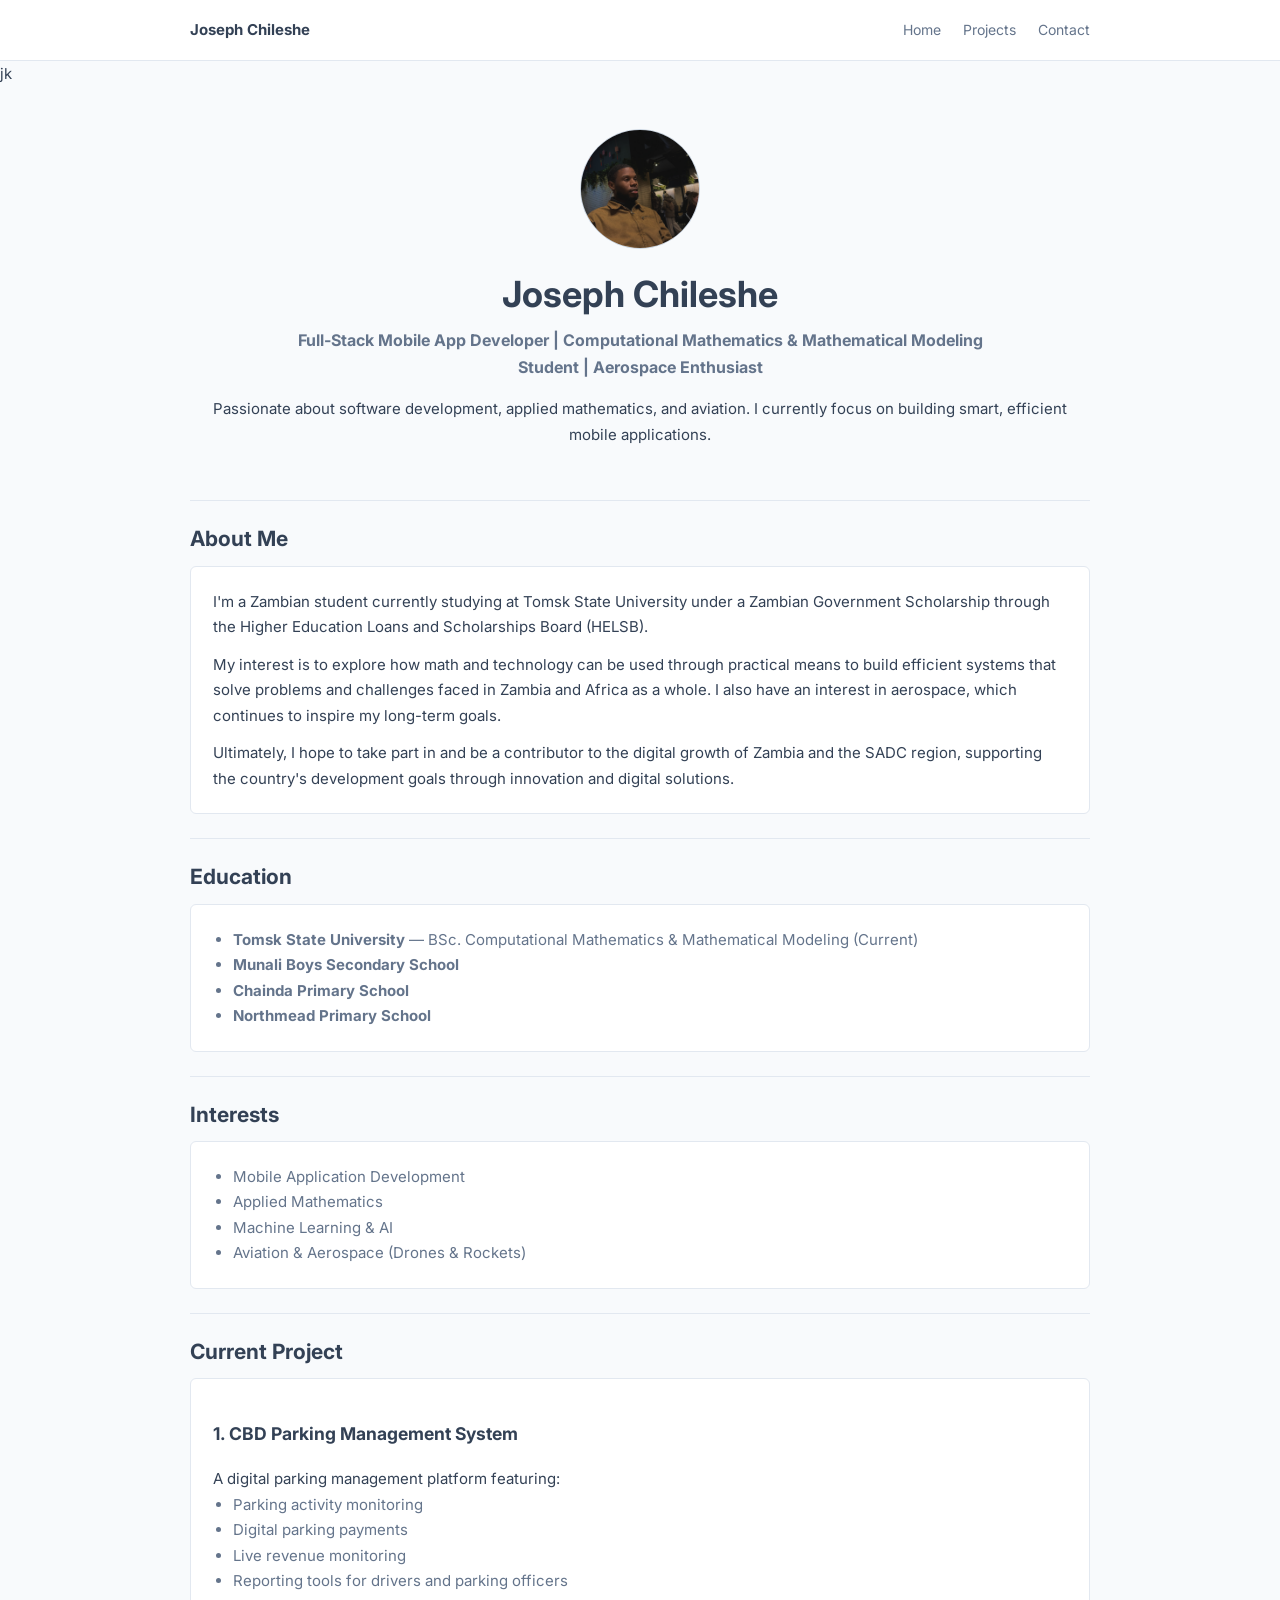
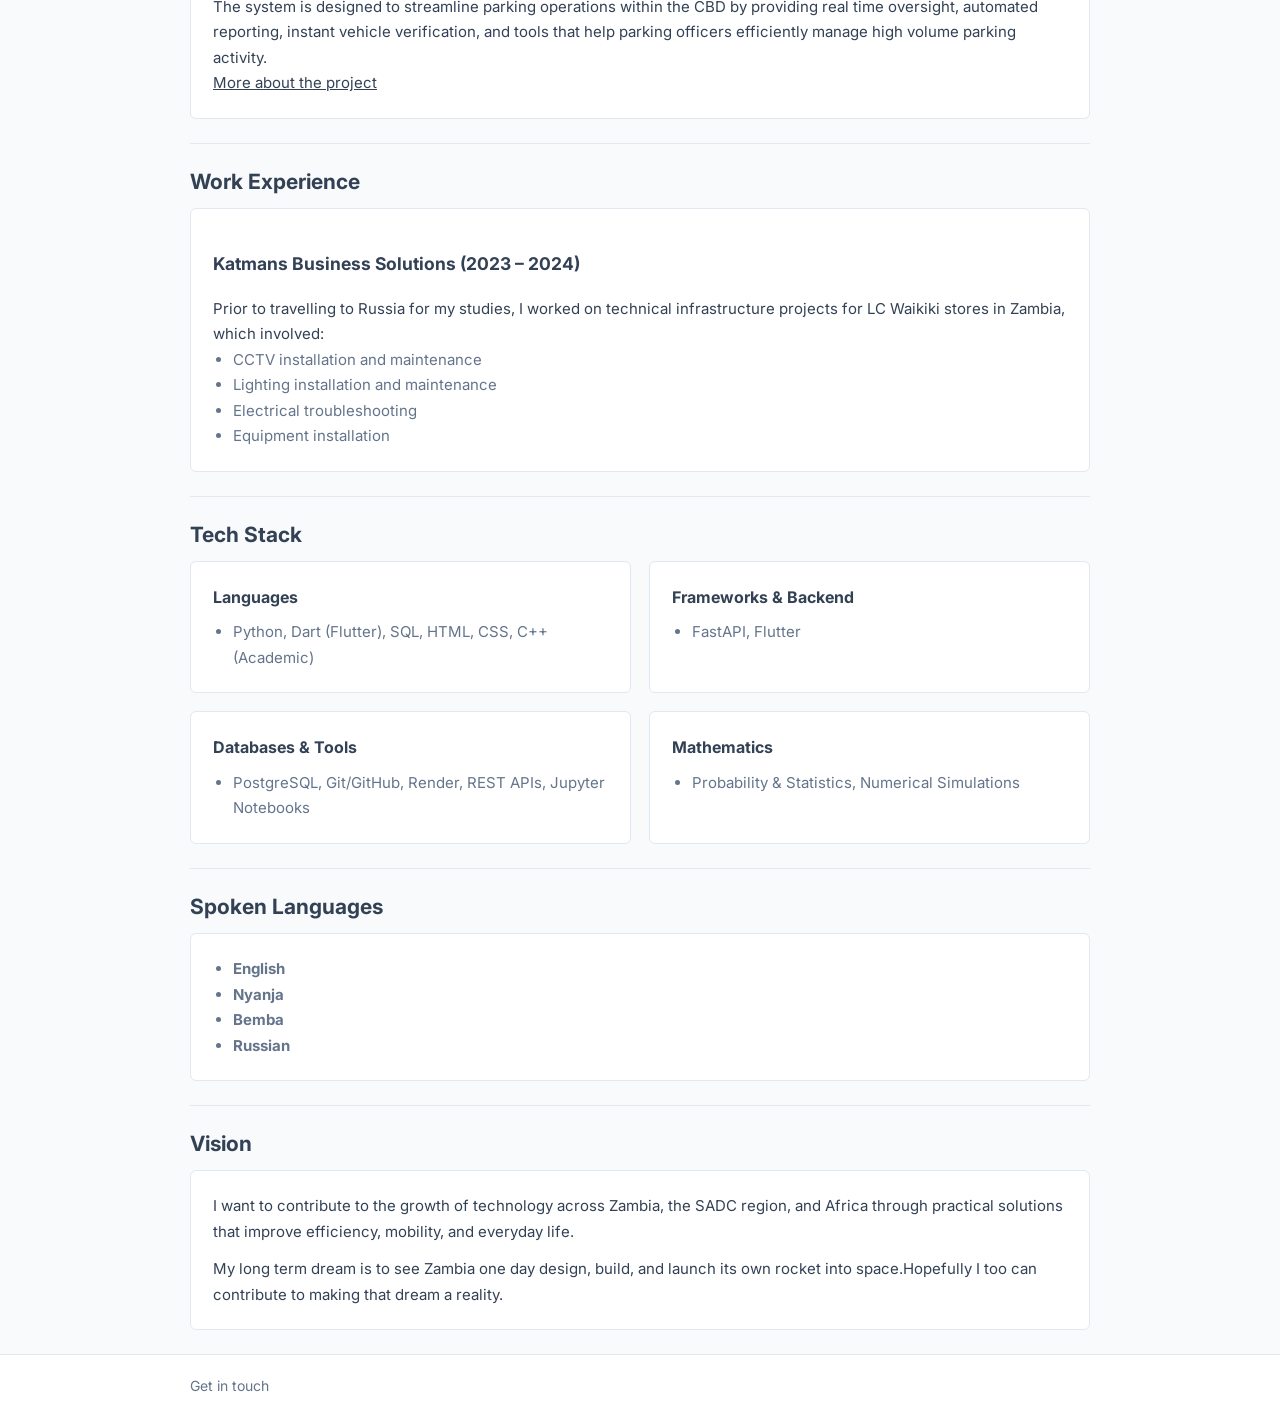
==== commit 602f4d9c: "new" ====
--- a/index.html
+++ b/index.html
@@ -22,7 +22,7 @@
       </div>
     </nav>
   </header>
-
+jk
   <main id="top">
     <!-- 1. HERO SECTION -->
     <section class="hero container">
@@ -85,7 +85,7 @@
           <li>Live revenue monitoring</li>
           <li>Reporting tools for drivers and parking officers</li>
         </ul>
-        <p>The system is designed to reduce payment leakage, improve revenue collection, increase parking efficiency, and simplify daily operations for parking officers through digital tools and automated reporting.</p>
+        <p>The system is designed to streamline parking operations within the CBD by providing real time oversight, automated reporting, instant vehicle verification, and tools that help parking officers efficiently manage high volume parking activity.</p>
         <a class="text-link" href="projects.html">More about the project</a>
       </article>
     </section>
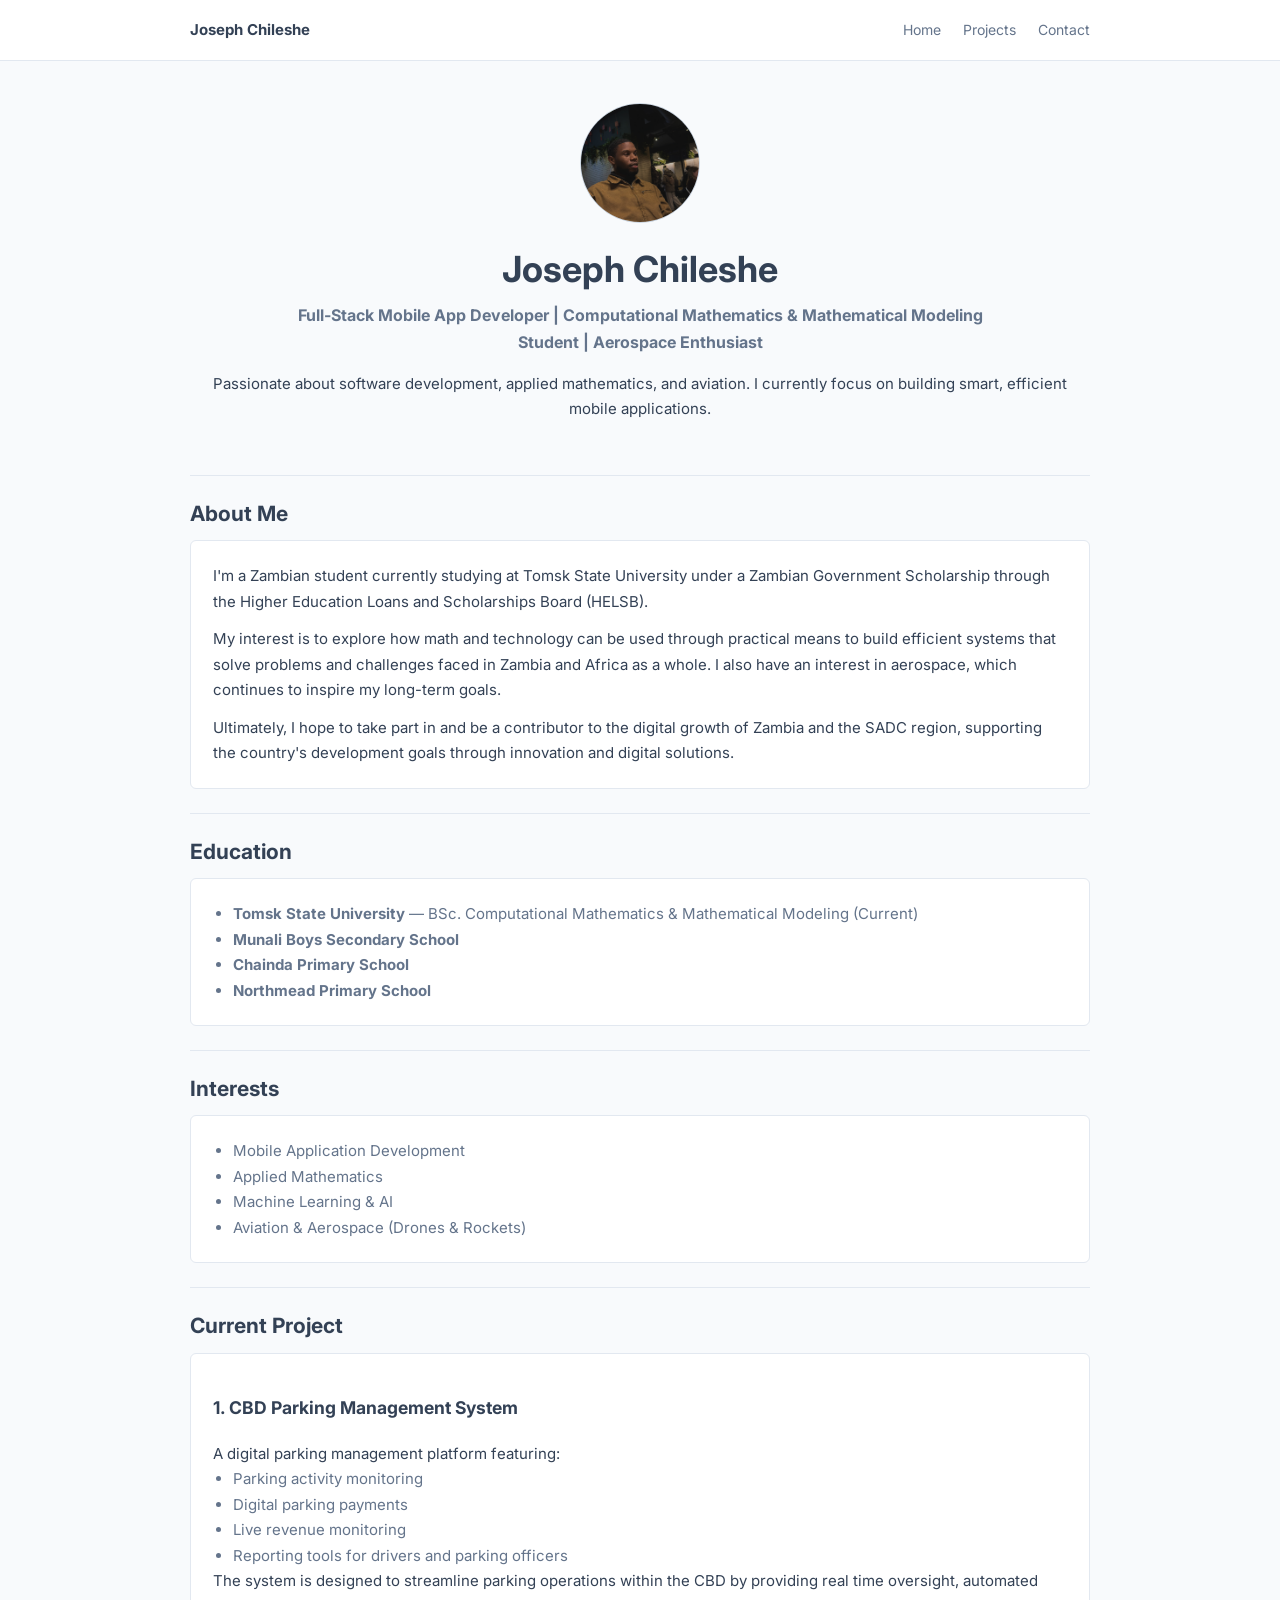
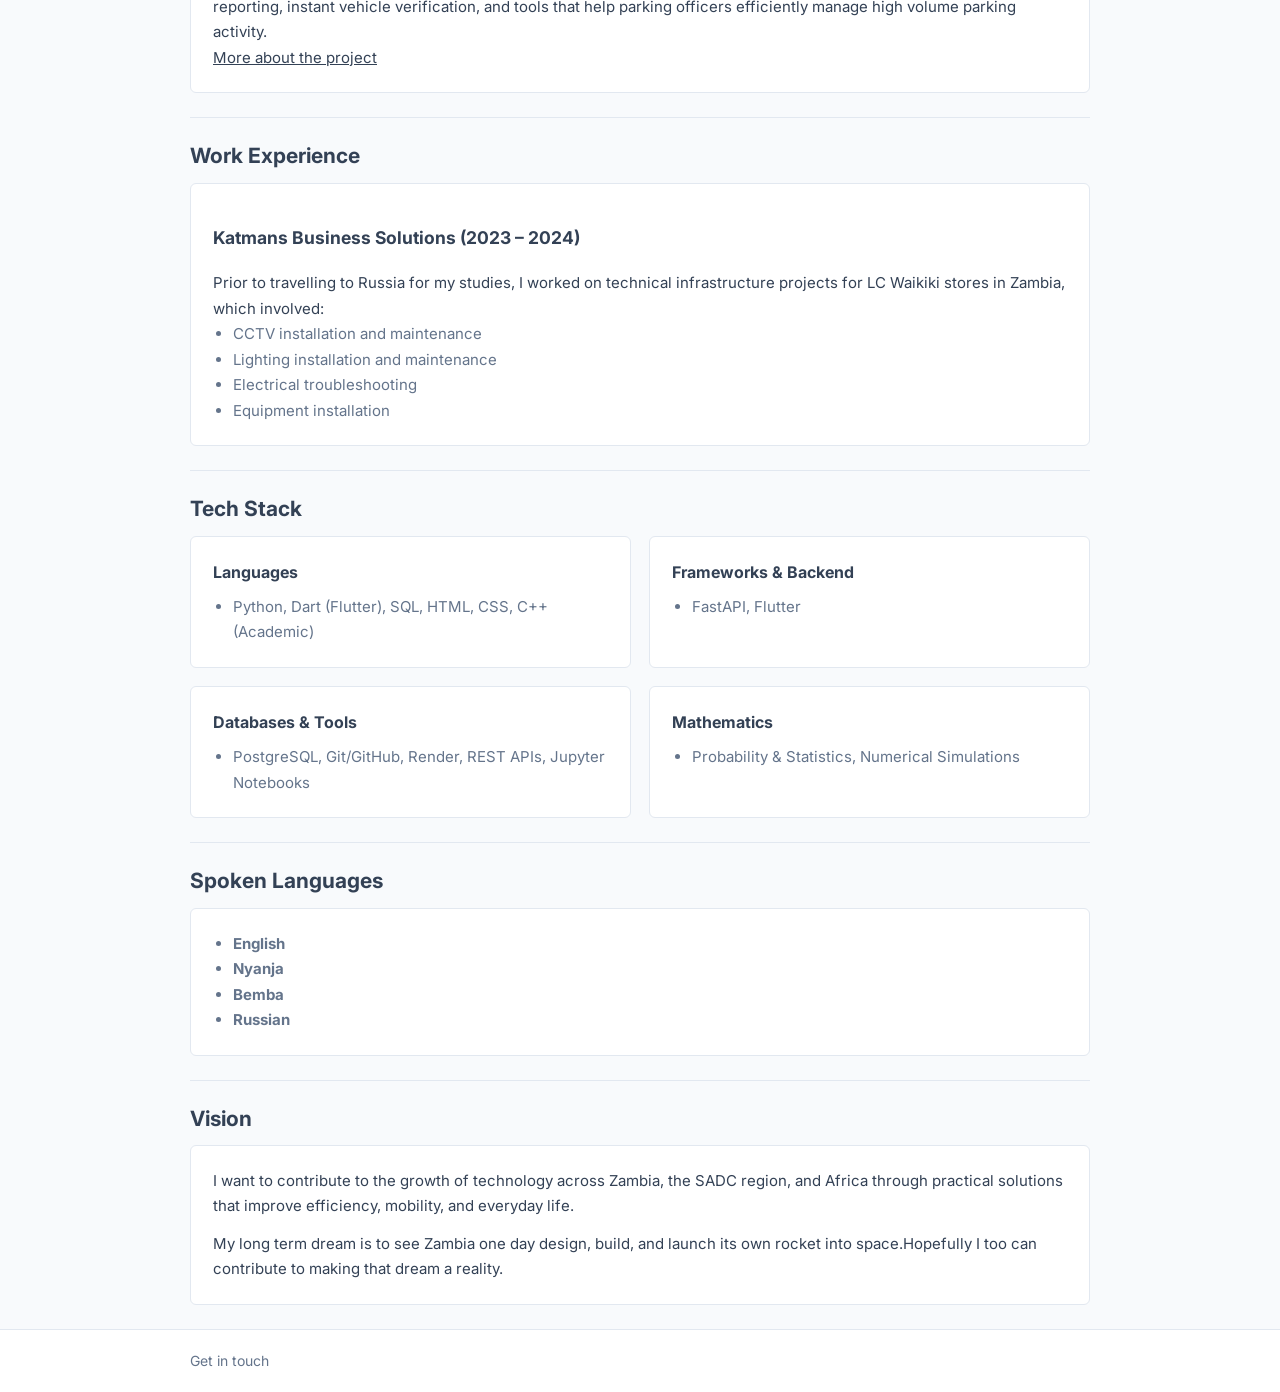
==== commit 1b68a75b: ".." ====
--- a/index.html
+++ b/index.html
@@ -22,7 +22,7 @@
       </div>
     </nav>
   </header>
-jk
+
   <main id="top">
     <!-- 1. HERO SECTION -->
     <section class="hero container">
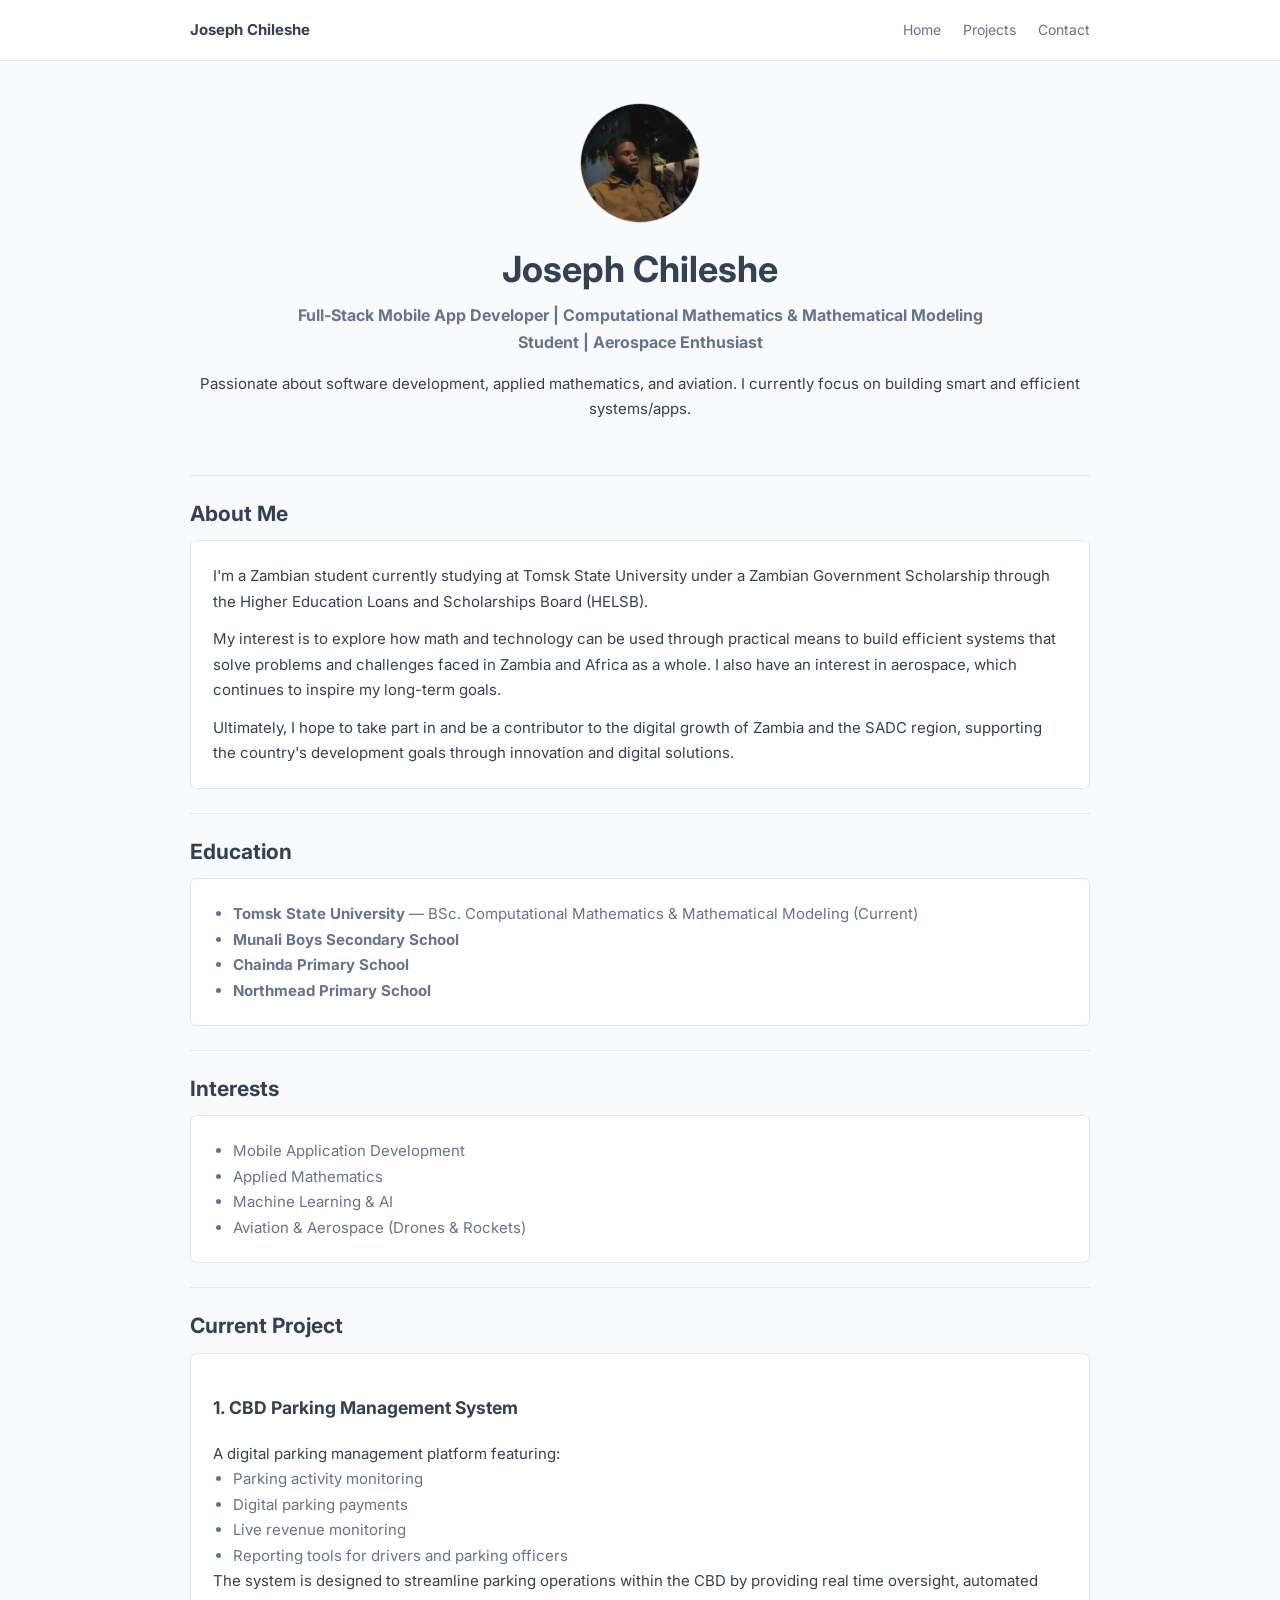
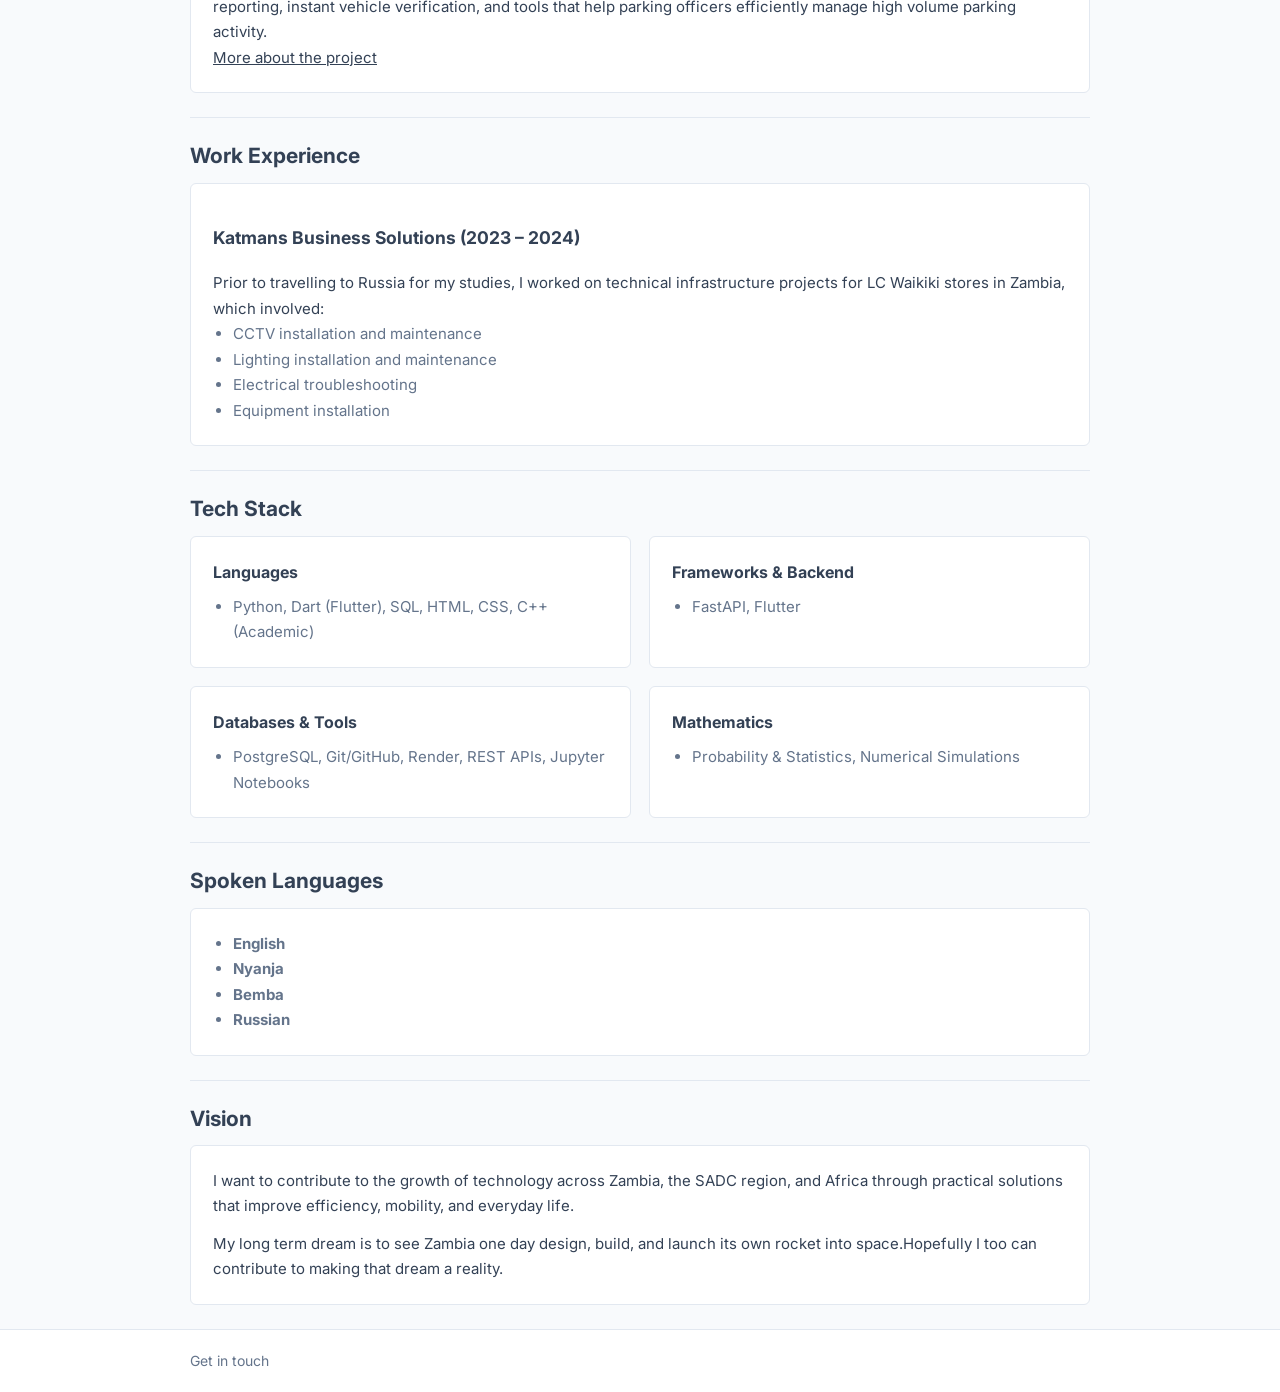
==== commit 919cc510: "new" ====
--- a/index.html
+++ b/index.html
@@ -30,7 +30,7 @@
       <h1>Joseph Chileshe</h1>
       <p class="hero-subtitle"><strong>Full-Stack Mobile App Developer | Computational Mathematics &amp; Mathematical Modeling Student | Aerospace Enthusiast</strong></p>
       
-      <p class="hero-intro">Passionate about software development, applied mathematics, and aviation. I currently focus on building smart, efficient mobile applications. </p>
+      <p class="hero-intro">Passionate about software development, applied mathematics, and aviation. I currently focus on building smart and efficient systems/apps. </p>
     </section>
 
     <!-- 2. ABOUT ME -->
